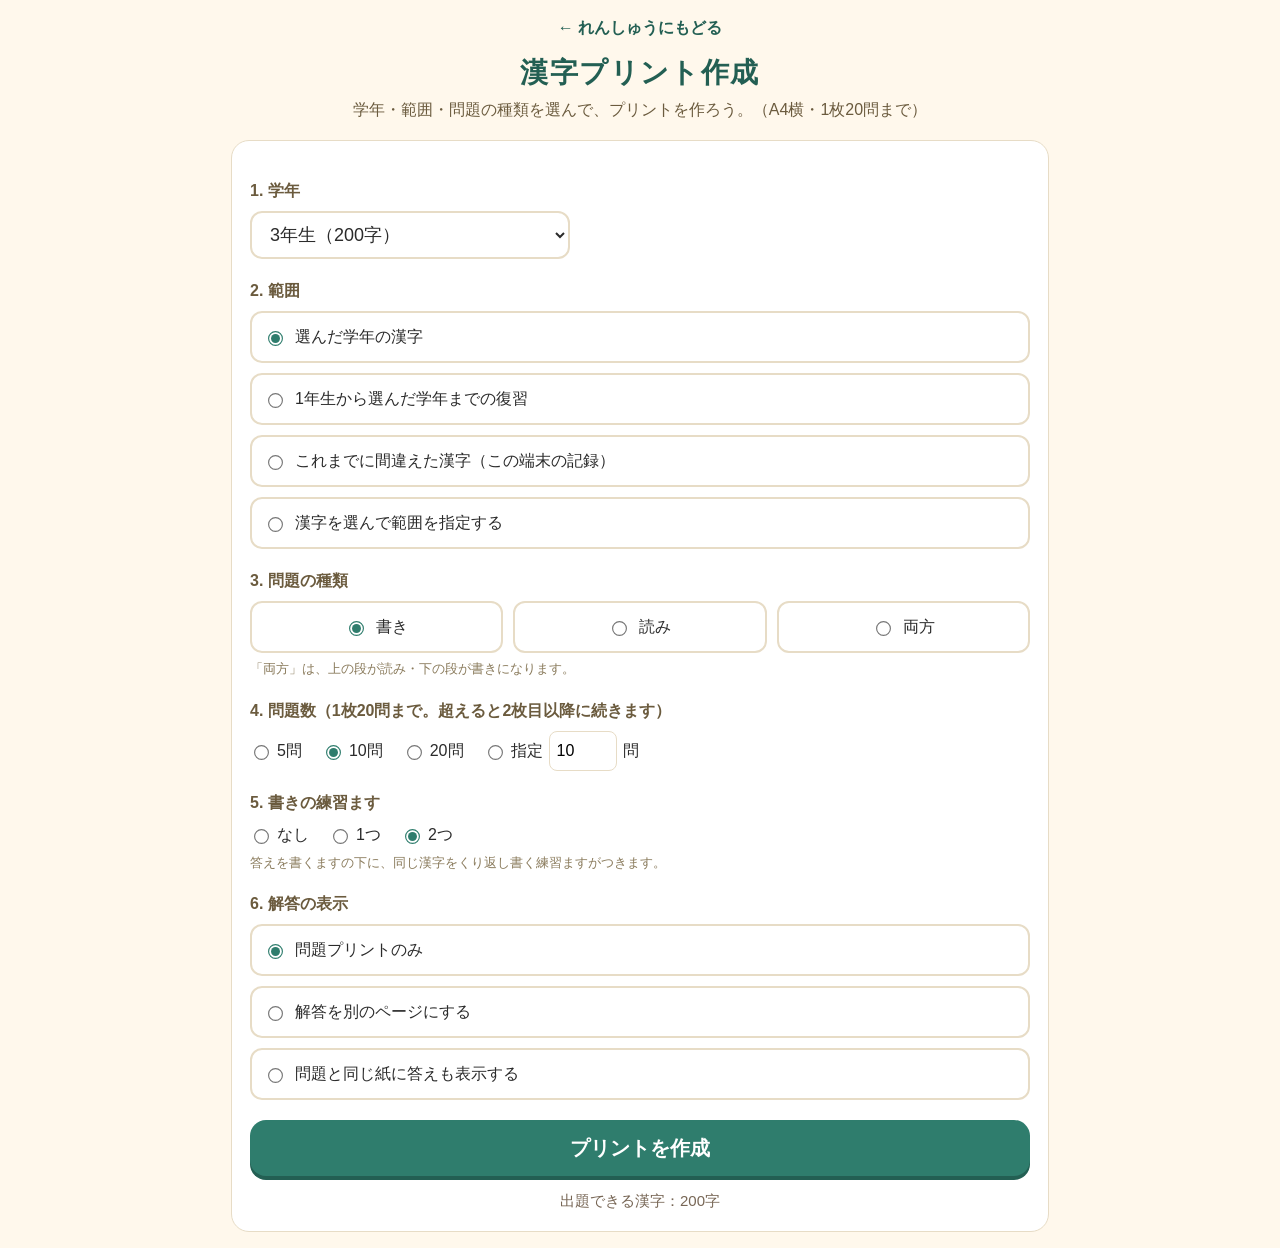
==== print.html @ ebe935a1 "Add files via upload" ====
<!DOCTYPE html>
<html lang="ja">
<head>
<meta charset="UTF-8">
<meta name="viewport" content="width=device-width, initial-scale=1">
<meta name="theme-color" content="#2f7d6d">
<title>漢字プリント作成</title>
<link rel="stylesheet" href="style.css">
<link rel="stylesheet" href="print.css">
</head>
<body>
<main id="printApp">
  <header class="print-header">
    <a href="index.html" class="back-link">← れんしゅうにもどる</a>
    <h1>漢字プリント作成</h1>
    <p>学年・範囲・問題の種類を選んで、プリントを作ろう。（A4横・1枚20問まで）</p>
  </header>

  <section id="settings" class="print-settings">
    <h2>1. 学年</h2>
    <select id="gradeSelect" class="grade-select" aria-label="学年を選択"></select>

    <h2>2. 範囲</h2>
    <div class="choice-grid cols-1" id="scopeSelect">
      <label class="scope-option"><input type="radio" name="scope" value="grade" checked> 選んだ学年の漢字</label>
      <label class="scope-option"><input type="radio" name="scope" value="review"> 1年生から選んだ学年までの復習</label>
      <label class="scope-option"><input type="radio" name="scope" value="weak"> これまでに間違えた漢字（この端末の記録）</label>
      <label class="scope-option"><input type="radio" name="scope" value="custom"> 漢字を選んで範囲を指定する</label>
    </div>
    <div id="kanjiPicker" class="kanji-picker" hidden>
      <div class="picker-tools">
        <strong>出題する漢字を選んでね</strong>
        <button type="button" id="selectAll" class="small-button">すべて選択</button>
        <button type="button" id="clearAll" class="small-button">選択を解除</button>
      </div>
      <div id="kanjiList" class="kanji-list"></div>
    </div>

    <h2>3. 問題の種類</h2>
    <div class="choice-grid cols-3" id="typeSelect">
      <label class="type-option"><input type="radio" name="ptype" value="write" checked> 書き</label>
      <label class="type-option"><input type="radio" name="ptype" value="read"> 読み</label>
      <label class="type-option"><input type="radio" name="ptype" value="mix"> 両方</label>
    </div>
    <p class="hint">「両方」は、上の段が読み・下の段が書きになります。</p>

    <h2>4. 問題数（1枚20問まで。超えると2枚目以降に続きます）</h2>
    <div class="count-row">
      <label><input type="radio" name="count" value="5"> 5問</label>
      <label><input type="radio" name="count" value="10" checked> 10問</label>
      <label><input type="radio" name="count" value="20"> 20問</label>
      <label class="custom-count"><input type="radio" name="count" value="custom"> 指定 <input id="customCount" type="number" min="1" max="100" value="10"> 問</label>
    </div>

    <h2>5. 書きの練習ます</h2>
    <div class="count-row">
      <label><input type="radio" name="practice" value="0"> なし</label>
      <label><input type="radio" name="practice" value="1"> 1つ</label>
      <label><input type="radio" name="practice" value="2" checked> 2つ</label>
    </div>
    <p class="hint">答えを書くますの下に、同じ漢字をくり返し書く練習ますがつきます。</p>

    <h2>6. 解答の表示</h2>
    <div class="choice-grid cols-1">
      <label class="scope-option"><input type="radio" name="answers" value="none" checked> 問題プリントのみ</label>
      <label class="scope-option"><input type="radio" name="answers" value="separate"> 解答を別のページにする</label>
      <label class="scope-option"><input type="radio" name="answers" value="inline"> 問題と同じ紙に答えも表示する</label>
    </div>

    <div class="action-row">
      <button type="button" id="makeBtn" class="primary">プリントを作成</button>
    </div>
    <p id="status" class="note" aria-live="polite"></p>
  </section>

  <section id="preview" hidden>
    <div class="preview-actions no-print">
      <button type="button" id="editBtn" class="secondary">設定にもどる</button>
      <button type="button" id="regenBtn" class="secondary">同じ設定で作りなおす</button>
      <button type="button" id="printBtn" class="primary">印刷・PDF保存</button>
    </div>
    <p class="note no-print">印刷の設定は「A4・横向き・余白なし（なし／最小）・倍率100%」にしてください。</p>
    <div id="paperOutput"></div>
  </section>
</main>
<script src="data-grade1.js"></script>
<script src="data-grade2.js"></script>
<script src="data-grade3.js"></script>
<script src="data-grade4.js"></script>
<script src="data-grade5.js"></script>
<script src="data-grade6.js"></script>
<script src="print.js"></script>
</body>
</html>
---- style.css ----
:root {
  --bg: #fff8ec;
  --ink: #2b2b2b;
  --main: #2f7d6d;
  --main-dark: #235f53;
  --accent: #f2a33a;
  --ok: #2e9d5b;
  --ng: #d9534f;
  --card: #ffffff;
  --line: #e7dcc6;
  --kyo: "UD デジタル 教科書体 N-R", "UD Digi Kyokasho N-R", "UD デジタル 教科書体 NK-R",
         "游教科書体", "Yu Kyokasho", "YuKyokasho", "Hiragino Mincho ProN", "Noto Serif JP", serif;
}

* { box-sizing: border-box; }
[hidden] { display: none !important; }

html { -webkit-text-size-adjust: 100%; }

body {
  margin: 0;
  background: var(--bg);
  color: var(--ink);
  font-family: "Hiragino Maru Gothic ProN", "BIZ UDPGothic", "Yu Gothic", "Noto Sans JP", sans-serif;
  line-height: 1.5;
}

#app {
  max-width: 560px;
  margin: 0 auto;
  padding: 16px 16px calc(28px + env(safe-area-inset-bottom));
}

h1 {
  margin: 8px 0 12px;
  font-size: 28px;
  text-align: center;
  color: var(--main-dark);
  letter-spacing: .05em;
}

h2 {
  margin: 20px 0 8px;
  font-size: 16px;
  color: #6b5b3e;
}

.note {
  margin: 14px 0 0;
  text-align: center;
  color: #6b5b3e;
  font-size: 15px;
}

/* ---------- ボタン ---------- */
button {
  font: inherit;
  touch-action: manipulation;
  -webkit-tap-highlight-color: transparent;
}

.choice-grid { display: grid; gap: 10px; }
.cols-1 { grid-template-columns: 1fr; }
.cols-2 { grid-template-columns: 1fr 1fr; }
.cols-3 { grid-template-columns: repeat(3, 1fr); }

.choice {
  display: flex;
  flex-direction: column;
  align-items: center;
  justify-content: center;
  gap: 2px;
  min-height: 58px;
  padding: 10px 8px;
  background: var(--card);
  color: var(--ink);
  border: 2px solid var(--line);
  border-radius: 14px;
  font-size: 18px;
  cursor: pointer;
}
.choice .main { font-weight: 700; }
.choice .sub { font-size: 12px; color: #8a7b5c; }
.choice.selected {
  border-color: var(--main);
  background: #e3f3ee;
  box-shadow: 0 0 0 2px var(--main) inset;
}
.choice:disabled { opacity: .45; cursor: not-allowed; }
.choice:active:not(:disabled) { transform: scale(.98); }

.primary, .secondary, .ghost {
  display: block;
  width: 100%;
  min-height: 56px;
  margin-top: 14px;
  border-radius: 16px;
  font-size: 20px;
  font-weight: 700;
  cursor: pointer;
}
.primary {
  color: #fff;
  background: var(--main);
  border: 0;
  box-shadow: 0 4px 0 var(--main-dark);
}
.primary:active:not(:disabled) { transform: translateY(2px); box-shadow: 0 2px 0 var(--main-dark); }
.primary:disabled { background: #b9c7c3; box-shadow: none; cursor: not-allowed; }
.secondary {
  color: var(--main-dark);
  background: #fff;
  border: 2px solid var(--main);
}
.ghost {
  min-height: 48px;
  color: #6b5b3e;
  background: transparent;
  border: 2px solid var(--line);
  font-size: 16px;
}

/* ---------- クイズ ---------- */
.quiz-top {
  display: flex;
  align-items: center;
  justify-content: space-between;
  gap: 12px;
}
.quiz-top .ghost { width: auto; min-height: 40px; margin: 0; padding: 0 16px; font-size: 14px; }
#progressText { font-weight: 700; color: #6b5b3e; }

.bar {
  height: 10px;
  margin: 10px 0 14px;
  background: #eadfc9;
  border-radius: 999px;
  overflow: hidden;
}
#barFill {
  width: 0;
  height: 100%;
  background: var(--accent);
  transition: width .25s ease;
}

.q-label { font-size: 15px; color: #6b5b3e; text-align: center; }

.q-card {
  margin: 8px 0 14px;
  padding: 22px 10px;
  text-align: center;
  background: var(--card);
  border: 2px solid var(--line);
  border-radius: 18px;
}
.q-card .word {
  font-family: var(--kyo);
  font-size: clamp(36px, 12vw, 64px);
  letter-spacing: .06em;
  line-height: 1.25;
}
.q-card .focus {
  color: #c2410c;
  border-bottom: 4px solid var(--accent);
}
.q-card .blank {
  display: inline-block;
  min-width: 1.4em;
  margin: 0 .05em;
  padding: 0 .1em;
  font-family: inherit;
  font-size: .62em;
  color: var(--main-dark);
  border-bottom: 4px solid var(--accent);
  background: #fff3da;
  border-radius: 6px 6px 0 0;
}

.answer { font-size: 22px; }
.answer.kanji-choice {
  font-family: var(--kyo);
  font-size: 44px;
  min-height: 84px;
}
.choice.locked { cursor: default; }
.choice.correct {
  background: #dcf3e5;
  border-color: var(--ok);
  box-shadow: 0 0 0 2px var(--ok) inset;
}
.choice.wrong {
  background: #fde3e1;
  border-color: var(--ng);
  box-shadow: 0 0 0 2px var(--ng) inset;
}

.feedback {
  display: grid;
  grid-template-columns: auto 1fr;
  gap: 6px 14px;
  align-items: center;
  margin-top: 14px;
  padding: 14px;
  background: var(--card);
  border: 2px solid var(--line);
  border-radius: 14px;
}
.feedback.ok { border-color: var(--ok); }
.feedback.ng { border-color: var(--ng); }
#feedbackMark { font-size: 44px; font-weight: 700; line-height: 1; }
.feedback.ok #feedbackMark { color: var(--ok); }
.feedback.ng #feedbackMark { color: var(--ng); }
.feedback .detail { margin-top: 4px; font-size: 15px; color: #4a4a4a; }
.feedback .kanji { font-family: var(--kyo); font-size: 28px; margin-right: 6px; }
.feedback .primary { grid-column: 1 / -1; margin-top: 8px; }

/* ---------- 結果 ---------- */
#scoreBig { margin-top: 6px; text-align: center; font-size: 28px; color: #6b5b3e; }
#scoreBig .num { font-size: 72px; font-weight: 700; color: var(--main-dark); }
#scoreMsg { text-align: center; font-size: 18px; font-weight: 700; margin: 4px 0 8px; }
.miss-title { margin: 18px 0 8px; font-size: 15px; color: #6b5b3e; }
.miss-item {
  display: flex;
  align-items: center;
  gap: 14px;
  margin-bottom: 8px;
  padding: 10px 14px;
  background: var(--card);
  border: 2px solid var(--line);
  border-radius: 14px;
}
.miss-item .kanji { font-family: var(--kyo); font-size: 36px; line-height: 1; }
.miss-item .miss-text { font-size: 17px; }

/* トップ画面のプリント作成リンク */
.print-link { width:max-content; max-width:100%; min-width:250px; margin:14px auto 22px; padding:12px 28px; text-align:center; text-decoration:none; }
---- print.css ----
/* ===== プリント作成画面 ===== */
#printApp { max-width: 850px; margin: 0 auto; padding: 16px; }
.print-header { text-align:center; }
.print-header h1 { margin:12px 0 4px; }
.print-header p { margin:0 0 18px; color:#6b5b3e; }
.back-link { color:var(--main-dark); font-weight:700; text-decoration:none; }
.print-settings { background:#fff; border:1px solid var(--line); border-radius:18px; padding:18px; }
.scope-option,.type-option { display:flex; align-items:center; gap:10px; background:#fff; border:2px solid var(--line); border-radius:12px; padding:12px; font-size:16px; }
.scope-option input,.type-option input,.count-row input[type=radio] { accent-color:var(--main); transform:scale(1.15); }
.type-option { justify-content:center; }
.kanji-picker { margin-top:12px; padding:12px; background:#fffaf1; border-radius:12px; border:1px solid var(--line); }
.picker-tools { display:flex; align-items:center; flex-wrap:wrap; gap:8px; margin-bottom:10px; }
.small-button { border:1px solid var(--line); background:white; border-radius:8px; padding:6px 10px; }
.kanji-list { display:grid; grid-template-columns:repeat(auto-fill,minmax(48px,1fr)); gap:6px; max-height:260px; overflow:auto; }
.kanji-item { display:flex; align-items:center; justify-content:center; gap:4px; padding:5px 2px; border:1px solid var(--line); border-radius:8px; background:white; font-family:var(--kyo); font-size:20px; }
.kanji-item input { accent-color:var(--main); }
.count-row { display:flex; flex-wrap:wrap; gap:12px 20px; align-items:center; }
.count-row label { display:flex; align-items:center; gap:6px; }
.custom-count input[type=number] { width:68px; padding:7px; border:1px solid var(--line); border-radius:8px; font:inherit; }
.hint { margin:6px 0 0; font-size:13px; color:#8a7b5c; }
.action-row { margin-top:20px; }
.preview-actions { display:flex; gap:12px; margin:16px 0; }
.preview-actions button { flex:1; margin:0; }
.note { text-align:center; color:#765; }
#paperOutput { color:#111; }
.grade-select { display:block; width:100%; max-width:320px; min-height:48px; padding:10px 14px; border:2px solid var(--line); border-radius:12px; background:#fff; color:var(--ink); font:inherit; font-size:18px; cursor:pointer; }
.grade-select:focus { outline:3px solid #b8ded3; border-color:var(--main); }

/* ===== 印刷用紙：A4横・横書き（縦2段 × 横10列 = 1枚20問） ===== */
.print-sheet {
  width:297mm; height:209mm; margin:12px auto; padding:8mm 10mm;
  background:#fff; box-shadow:0 2px 12px #0002; overflow:hidden;
  display:flex; flex-direction:column;
  page-break-after:always; break-after:page;
  font-family:"Yu Gothic","Noto Sans JP",sans-serif; color:#111;
}
.print-sheet:last-child { page-break-after:auto; break-after:auto; }

/* 上部：タイトル／名前・日付・得点 */
.sheet-top { display:flex; justify-content:space-between; align-items:flex-end; gap:6mm; padding-bottom:2mm; border-bottom:.5mm solid #222; }
.sheet-title { margin:0; font-size:17pt; font-weight:700; letter-spacing:.06em; white-space:nowrap; }
.sheet-title small { margin-left:4mm; font-size:10pt; font-weight:400; letter-spacing:0; }
.sheet-fields { display:flex; align-items:flex-end; gap:6mm; font-size:11pt; white-space:nowrap; }
.field { display:inline-flex; align-items:flex-end; gap:1.5mm; }
.name-line { display:inline-block; width:62mm; height:8mm; border-bottom:.3mm solid #222; }
.date-field { letter-spacing:.05em; }
.score-box { display:inline-block; min-width:26mm; height:10mm; padding:0 2mm; border:.35mm solid #222; border-radius:2mm; text-align:right; line-height:10mm; font-size:10pt; }
.sheet-instruction { margin:2mm 0 1.5mm; font-size:10.5pt; }

/* 問題エリア：2段 */
.q-rows { flex:1; min-height:0; display:flex; flex-direction:column; gap:2mm; }
.q-row-wrap { flex:1; min-height:0; display:flex; flex-direction:column; }
.row-label { margin:0 0 1mm; font-size:10pt; font-weight:700; }
.q-row { flex:1; min-height:0; display:grid; grid-template-columns:repeat(10,1fr); gap:1.6mm; }
.cell { min-width:0; min-height:0; overflow:hidden; display:flex; flex-direction:column; align-items:center; padding:1.5mm 1mm; border:.3mm solid #888; border-radius:2mm; }
.cell.empty { border:0; }
.q-number { flex:none; width:6.5mm; height:6.5mm; border:.3mm solid #111; border-radius:50%; display:flex; justify-content:center; align-items:center; font-size:9.5pt; margin-bottom:1.5mm; }

/* 書き：読み（下線）→ 答えのます＋送りがな → 練習ます */
.write-prompt { flex:none; font-size:12.5pt; line-height:1.2; padding:0 1mm .3mm; border-bottom:.35mm solid #111; margin-bottom:1.5mm; text-align:center; }
.write-row { flex:none; display:flex; flex-wrap:wrap; justify-content:center; align-items:center; font-family:var(--kyo); font-size:15pt; line-height:1.1; max-width:100%; margin-bottom:2mm; }
.write-row.long { font-size:11pt; }
.write-row .fixed { display:inline-block; }
.practice { flex:none; display:flex; flex-direction:column; align-items:center; gap:1mm; padding-top:2mm; border-top:.25mm dashed #999; width:100%; }
.practice-label { font-size:7.5pt; color:#666; }
.kbox { position:relative; flex:none; width:14mm; height:14mm; border:.35mm solid #222; background:#fff; display:flex; align-items:center; justify-content:center; font-family:var(--kyo); font-size:22pt; }
.kbox:before,.kbox:after { content:""; position:absolute; }
.kbox:before { left:0; right:0; top:50%; border-top:.2mm dashed #999; }
.kbox:after { top:0; bottom:0; left:50%; border-left:.2mm dashed #999; }
.kbox .ans { position:relative; z-index:1; }

/* 読み：漢字（下線）→ 読みを書くらん */
.read-word { flex:none; text-align:center; font-family:var(--kyo); line-height:1.3; margin:1mm 0 3mm; word-break:keep-all; }
.read-word u { text-decoration:none; border-bottom:.5mm solid #111; padding-bottom:.3mm; }
.read-word.sz-l { font-size:24pt; }
.read-word.sz-m { font-size:19pt; }
.read-word.sz-s { font-size:15pt; }
.read-word.sz-xs { font-size:12pt; }
.read-box { position:relative; flex:none; width:100%; height:21mm; border:.35mm solid #222; display:flex; align-items:center; justify-content:center; text-align:center; }
.read-box:after { content:""; position:absolute; left:0; right:0; top:50%; border-top:.2mm dashed #999; }
.read-box .ans { position:relative; z-index:1; font-size:11pt; line-height:1.15; }
.read-hint { margin-top:1mm; font-size:7.5pt; color:#666; }

.ans { color:#c0392b; font-weight:600; }

/* 解答ページ */
.answer-sheet .answer-list { flex:1; display:grid; grid-template-columns:repeat(5,1fr); grid-auto-rows:min-content; gap:0 8mm; margin-top:4mm; font-size:12pt; align-content:start; }
.answer-row { display:flex; align-items:baseline; gap:2mm; border-bottom:.2mm dotted #888; padding:1.6mm 0; min-width:0; }
.answer-row strong { flex:none; min-width:7mm; }
.answer-row .ans-main { font-family:var(--kyo); font-size:14pt; }
.answer-row small { margin-left:auto; font-size:8.5pt; color:#666; white-space:nowrap; }

@page { size:A4 landscape; margin:0; }
@media print {
  html,body { background:#fff !important; }
  #printApp { max-width:none; padding:0; margin:0; }
  .print-header,.print-settings,.no-print { display:none !important; }
  #preview { display:block !important; }
  .print-sheet { zoom:1 !important; margin:0; box-shadow:none; }
}
@media screen and (max-width:600px) {
  #printApp { padding:10px; }
  .print-settings { padding:12px; }
  .preview-actions { flex-direction:column; }
}
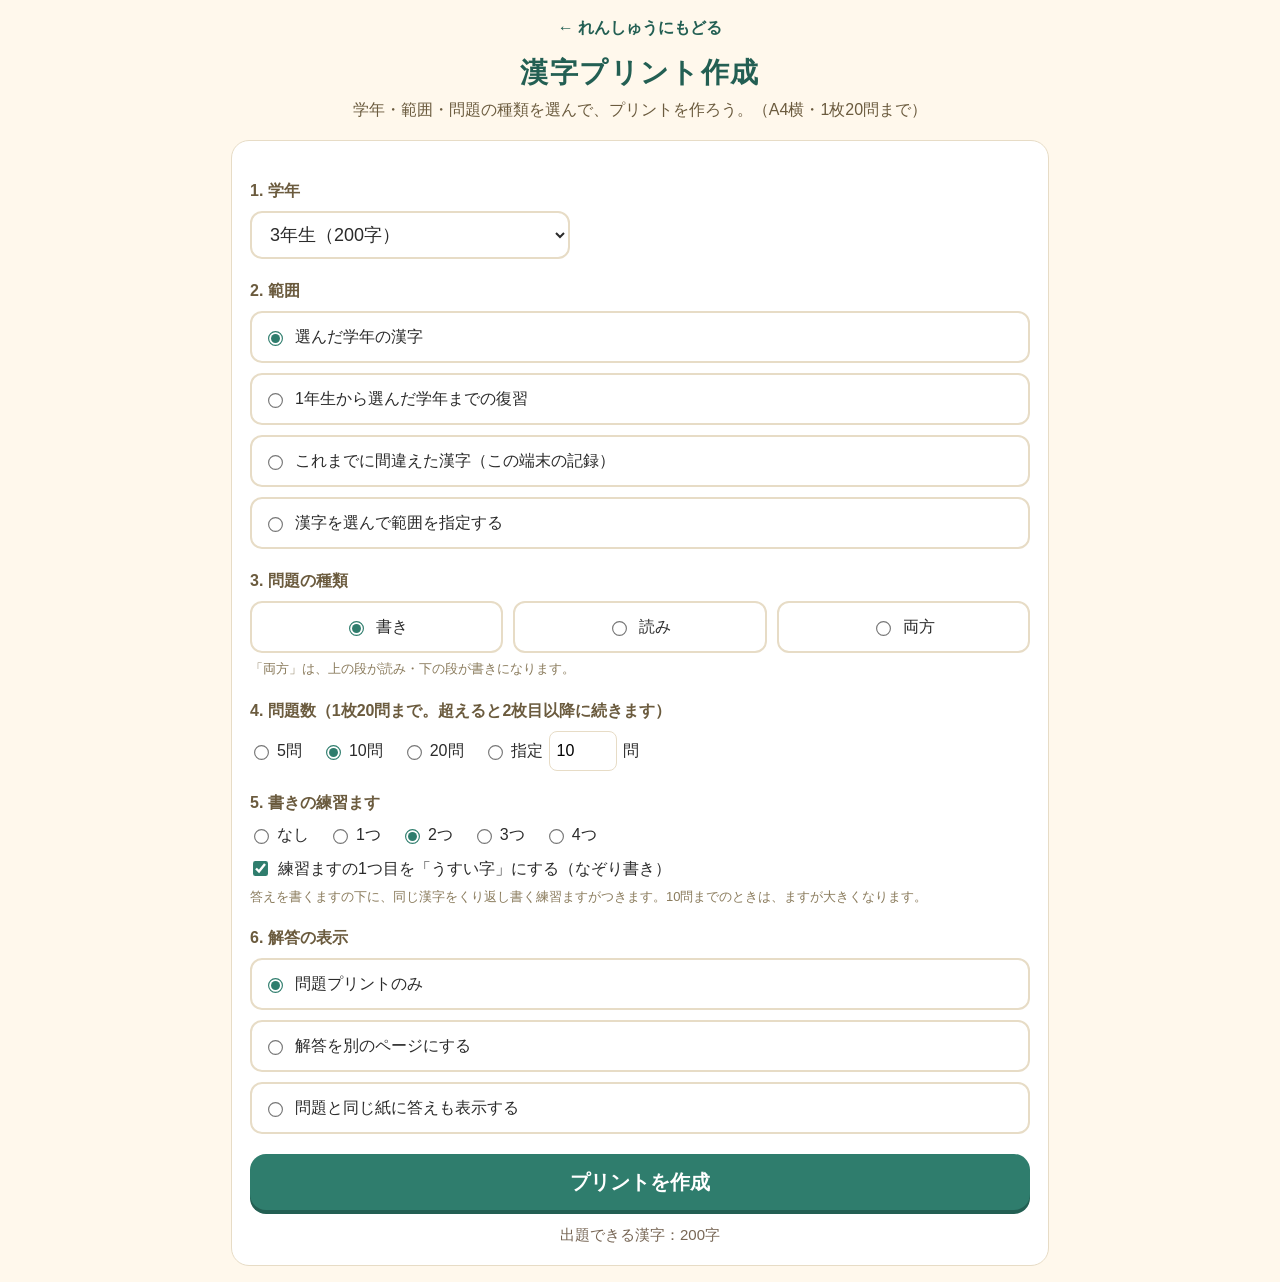
==== commit e7155ab2: "Add files via upload" ====
--- a/print.html
+++ b/print.html
@@ -57,8 +57,11 @@
       <label><input type="radio" name="practice" value="0"> なし</label>
       <label><input type="radio" name="practice" value="1"> 1つ</label>
       <label><input type="radio" name="practice" value="2" checked> 2つ</label>
+      <label><input type="radio" name="practice" value="3"> 3つ</label>
+      <label><input type="radio" name="practice" value="4"> 4つ</label>
     </div>
-    <p class="hint">答えを書くますの下に、同じ漢字をくり返し書く練習ますがつきます。</p>
+    <label class="check-option"><input type="checkbox" id="traceFirst" checked> 練習ますの1つ目を「うすい字」にする（なぞり書き）</label>
+    <p class="hint">答えを書くますの下に、同じ漢字をくり返し書く練習ますがつきます。10問までのときは、ますが大きくなります。</p>
 
     <h2>6. 解答の表示</h2>
     <div class="choice-grid cols-1">
--- a/style.css
+++ b/style.css
@@ -235,3 +235,5 @@
 
 /* トップ画面のプリント作成リンク */
 .print-link { width:max-content; max-width:100%; min-width:250px; margin:14px auto 22px; padding:12px 28px; text-align:center; text-decoration:none; }
+
+.miss-trace { margin-left: auto; flex: none; font-size: 13px; color: var(--main-dark); font-weight: 700; text-decoration: none; border: 1px solid var(--main); border-radius: 8px; padding: 4px 8px; }
--- a/print.css
+++ b/print.css
@@ -56,30 +56,41 @@
 .cell.empty { border:0; }
 .q-number { flex:none; width:6.5mm; height:6.5mm; border:.3mm solid #111; border-radius:50%; display:flex; justify-content:center; align-items:center; font-size:9.5pt; margin-bottom:1.5mm; }
 
-/* 書き：読み（下線）→ 答えのます＋送りがな → 練習ます */
-.write-prompt { flex:none; font-size:12.5pt; line-height:1.2; padding:0 1mm .3mm; border-bottom:.35mm solid #111; margin-bottom:1.5mm; text-align:center; }
-.write-row { flex:none; display:flex; flex-wrap:wrap; justify-content:center; align-items:center; font-family:var(--kyo); font-size:15pt; line-height:1.1; max-width:100%; margin-bottom:2mm; }
-.write-row.long { font-size:11pt; }
-.write-row .fixed { display:inline-block; }
-.practice { flex:none; display:flex; flex-direction:column; align-items:center; gap:1mm; padding-top:2mm; border-top:.25mm dashed #999; width:100%; }
-.practice-label { font-size:7.5pt; color:#666; }
-.kbox { position:relative; flex:none; width:14mm; height:14mm; border:.35mm solid #222; background:#fff; display:flex; align-items:center; justify-content:center; font-family:var(--kyo); font-size:22pt; }
+/* 縦書き：問題は右から左へ並ぶ（国語ドリルと同じ） */
+.q-row { direction:rtl; }
+.cell { direction:ltr; border:0; border-radius:0; }
+.q-row-wrap + .q-row-wrap { border-top:.3mm solid #222; padding-top:2mm; }
+.vt-body { flex:1; min-height:0; width:100%; display:flex; justify-content:center; }
+
+/* 書き（2枚目のモデル）：文字は縦書き。読みはますの左、送りがなはますの外 */
+.w-main { flex:none; display:flex; flex-direction:column; align-items:center; padding-left:5mm; font-family:var(--kyo); font-size:15pt; line-height:1.15; }
+.w-main.long { font-size:11.5pt; }
+/* 縦書き：1文字ずつ積む */
+.ch { display:block; width:1em; text-align:center; line-height:1.12; }
+.w-main .fixed { display:flex; flex-direction:column; align-items:center; }
+.w-main .kbox { margin:1mm 0; }
+.kbox { position:relative; flex:none; width:var(--kb,14mm); height:var(--kb,14mm); border:.35mm solid #222; background:#fff; display:flex; align-items:center; justify-content:center; font-family:var(--kyo); font-size:calc(var(--kb,14mm) * .55); writing-mode:horizontal-tb; }
 .kbox:before,.kbox:after { content:""; position:absolute; }
 .kbox:before { left:0; right:0; top:50%; border-top:.2mm dashed #999; }
 .kbox:after { top:0; bottom:0; left:50%; border-left:.2mm dashed #999; }
 .kbox .ans { position:relative; z-index:1; }
+.kbox .ruby { position:absolute; right:100%; top:0; margin-right:1mm; display:flex; flex-direction:column; align-items:center; font-family:"Yu Gothic","Noto Sans JP",sans-serif; font-size:10pt; line-height:1; white-space:nowrap; }
+.kbox .ruby .ch { line-height:1.05; }
+.practice { flex:none; display:flex; flex-direction:column; align-items:center; gap:1mm; margin-top:1.5mm; padding-top:1.5mm; border-top:.25mm dashed #999; width:100%; }
+.practice-label { font-size:7pt; color:#666; }
 
-/* 読み：漢字（下線）→ 読みを書くらん */
-.read-word { flex:none; text-align:center; font-family:var(--kyo); line-height:1.3; margin:1mm 0 3mm; word-break:keep-all; }
-.read-word u { text-decoration:none; border-bottom:.5mm solid #111; padding-bottom:.3mm; }
-.read-word.sz-l { font-size:24pt; }
-.read-word.sz-m { font-size:19pt; }
-.read-word.sz-s { font-size:15pt; }
-.read-word.sz-xs { font-size:12pt; }
-.read-box { position:relative; flex:none; width:100%; height:21mm; border:.35mm solid #222; display:flex; align-items:center; justify-content:center; text-align:center; }
-.read-box:after { content:""; position:absolute; left:0; right:0; top:50%; border-top:.2mm dashed #999; }
-.read-box .ans { position:relative; z-index:1; font-size:11pt; line-height:1.15; }
-.read-hint { margin-top:1mm; font-size:7.5pt; color:#666; }
+/* 読み（1枚目のモデル）：右に言葉（対象の漢字の右に線）、左に（　）の答えらん */
+.vt-body.read, .vt-body.write { flex-direction:row-reverse; align-items:flex-start; gap:2mm; padding-top:1mm; }
+.read-word { display:flex; flex-direction:column; align-items:center; flex:none; font-family:var(--kyo); line-height:1.35; }
+.read-word /* 縦書き：1文字ずつ積む */
+.ch { display:block; width:1em; text-align:center; line-height:1.12; }
+.read-word .tg { width:auto; min-width:1em; border-right:.5mm solid #111; padding-right:.6mm; }
+.read-word.sz-l { font-size:22pt; }
+.read-word.sz-m { font-size:20pt; }
+.read-word.sz-s { font-size:17pt; }
+.read-word.sz-xs { font-size:14pt; }
+.read-ans-box { flex:none; width:11mm; height:52mm; border:.35mm solid #222; border-radius:0; display:flex; align-items:center; justify-content:center; }
+.read-ans-box .ans { display:flex; flex-direction:column; align-items:center; font-size:12pt; }
 
 .ans { color:#c0392b; font-weight:600; }
 
@@ -87,7 +98,7 @@
 .answer-sheet .answer-list { flex:1; display:grid; grid-template-columns:repeat(5,1fr); grid-auto-rows:min-content; gap:0 8mm; margin-top:4mm; font-size:12pt; align-content:start; }
 .answer-row { display:flex; align-items:baseline; gap:2mm; border-bottom:.2mm dotted #888; padding:1.6mm 0; min-width:0; }
 .answer-row strong { flex:none; min-width:7mm; }
-.answer-row .ans-main { font-family:var(--kyo); font-size:14pt; }
+.answer-row .ans-main { font-family:var(--kyo); font-size:14pt; white-space:nowrap; }
 .answer-row small { margin-left:auto; font-size:8.5pt; color:#666; white-space:nowrap; }
 
 @page { size:A4 landscape; margin:0; }
@@ -103,3 +114,25 @@
   .print-settings { padding:12px; }
   .preview-actions { flex-direction:column; }
 }
+
+/* 書き：右に問題（線の部分が読み）、左に答えのます */
+.w-ans { flex:none; width:var(--kb,14mm); display:flex; flex-direction:column; align-items:center; }
+.w-ans .practice { margin-top:2mm; padding-top:2mm; gap:1mm; }
+
+/* うすい字（なぞり書き） */
+.kbox .trace-ghost { position:relative; z-index:1; color:#c4c4c4; }
+.check-option { display:flex; align-items:center; gap:8px; margin-top:10px; }
+.check-option input { accent-color:var(--main); transform:scale(1.15); }
+.read-word.sz-xxs { font-size:12pt; }
+
+/* 10問以下：1段5問・大きめ */
+.q-rows.big .q-number { width:8mm; height:8mm; font-size:11pt; }
+.q-rows.big .read-word.sz-l { font-size:38pt; }
+.q-rows.big .read-word.sz-m { font-size:32pt; }
+.q-rows.big .read-word.sz-s { font-size:28pt; }
+.q-rows.big .read-word.sz-xs { font-size:24pt; }
+.q-rows.big .read-word.sz-xxs { font-size:19pt; }
+.q-rows.big .vt-body.read, .q-rows.big .vt-body.write { gap:4mm; }
+.q-rows.big .read-ans-box { width:15mm; height:70mm; }
+.q-rows.big .read-ans-box .ans { font-size:16pt; }
+.q-rows.big .read-word .tg { border-right-width:.6mm; }
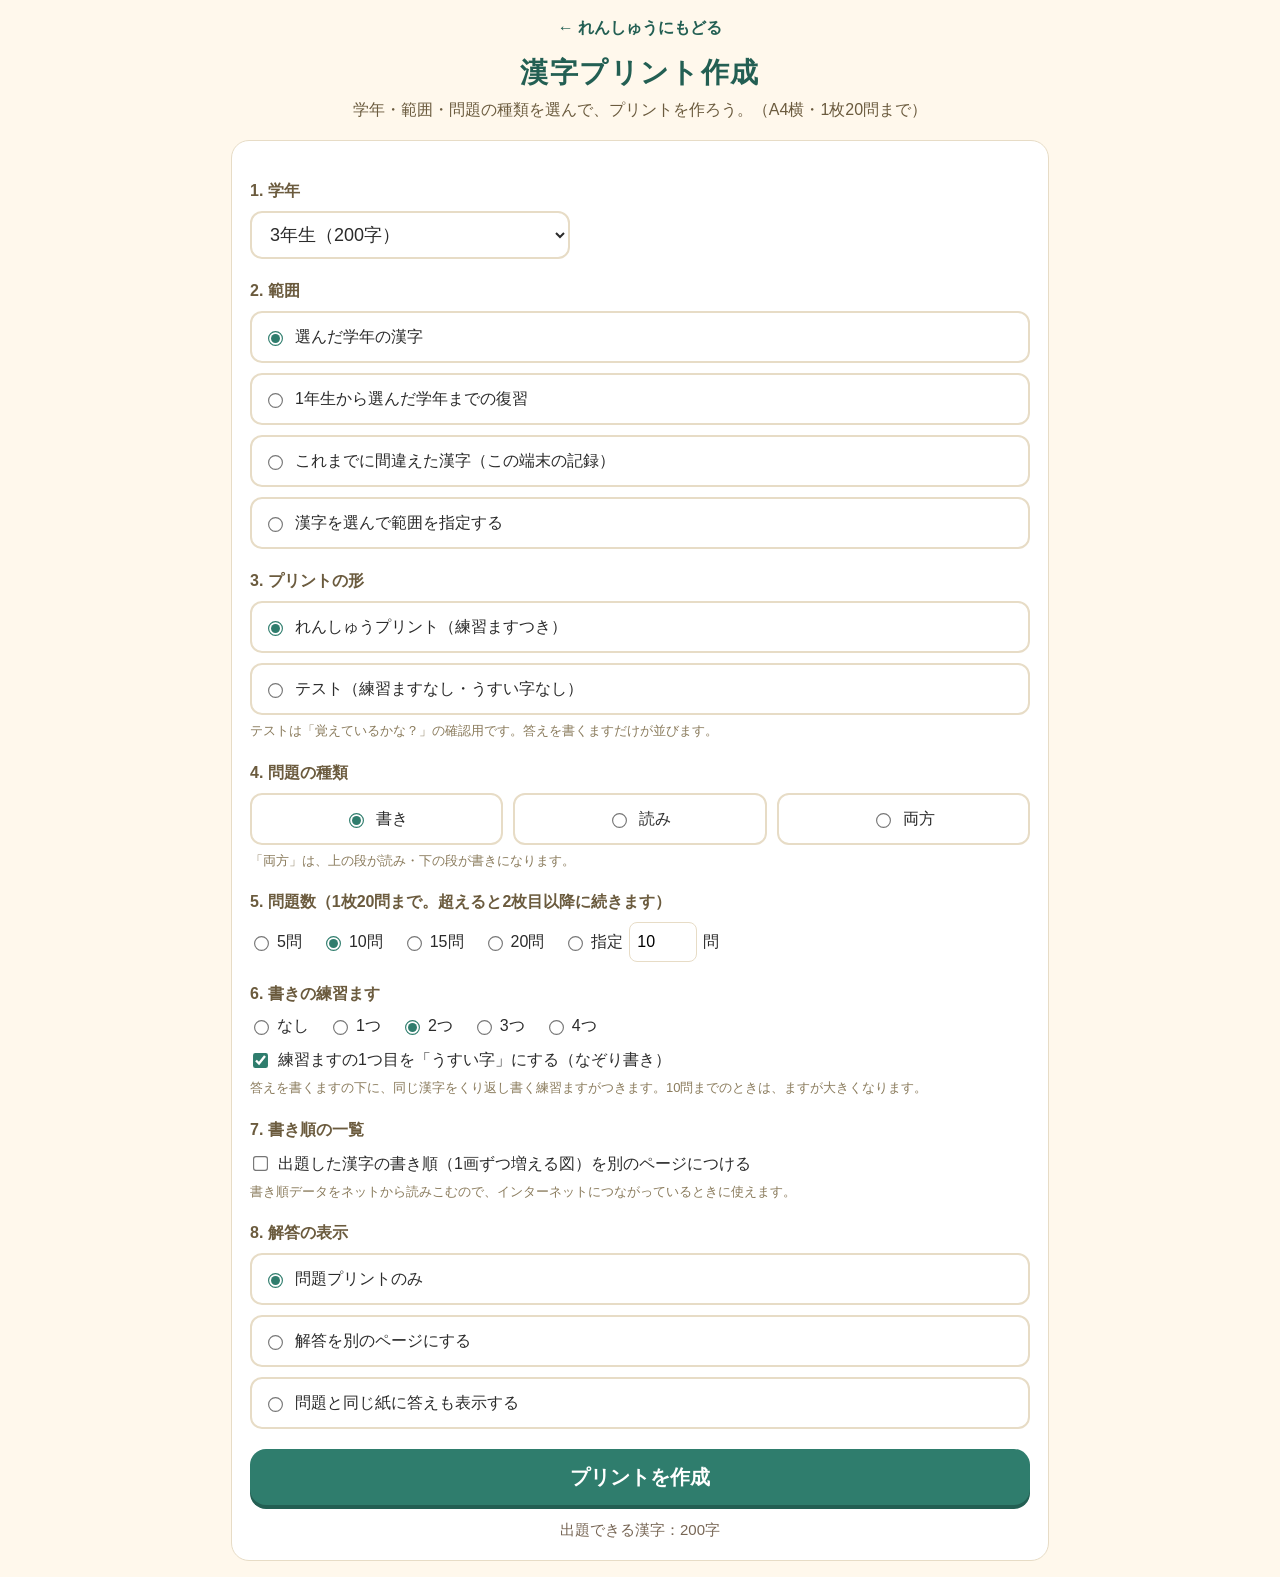
==== commit 015cb11d: "Add files via upload" ====
--- a/print.html
+++ b/print.html
@@ -36,7 +36,14 @@
       <div id="kanjiList" class="kanji-list"></div>
     </div>
 
-    <h2>3. 問題の種類</h2>
+    <h2>3. プリントの形</h2>
+    <div class="choice-grid cols-1" id="modeSelect">
+      <label class="scope-option"><input type="radio" name="pmode" value="practice" checked> れんしゅうプリント（練習ますつき）</label>
+      <label class="scope-option"><input type="radio" name="pmode" value="test"> テスト（練習ますなし・うすい字なし）</label>
+    </div>
+    <p class="hint">テストは「覚えているかな？」の確認用です。答えを書くますだけが並びます。</p>
+
+    <h2>4. 問題の種類</h2>
     <div class="choice-grid cols-3" id="typeSelect">
       <label class="type-option"><input type="radio" name="ptype" value="write" checked> 書き</label>
       <label class="type-option"><input type="radio" name="ptype" value="read"> 読み</label>
@@ -44,15 +51,17 @@
     </div>
     <p class="hint">「両方」は、上の段が読み・下の段が書きになります。</p>
 
-    <h2>4. 問題数（1枚20問まで。超えると2枚目以降に続きます）</h2>
+    <h2>5. 問題数（1枚20問まで。超えると2枚目以降に続きます）</h2>
     <div class="count-row">
       <label><input type="radio" name="count" value="5"> 5問</label>
       <label><input type="radio" name="count" value="10" checked> 10問</label>
+      <label><input type="radio" name="count" value="15"> 15問</label>
       <label><input type="radio" name="count" value="20"> 20問</label>
       <label class="custom-count"><input type="radio" name="count" value="custom"> 指定 <input id="customCount" type="number" min="1" max="100" value="10"> 問</label>
     </div>
 
-    <h2>5. 書きの練習ます</h2>
+    <div id="practiceBlock">
+    <h2>6. 書きの練習ます</h2>
     <div class="count-row">
       <label><input type="radio" name="practice" value="0"> なし</label>
       <label><input type="radio" name="practice" value="1"> 1つ</label>
@@ -62,8 +71,13 @@
     </div>
     <label class="check-option"><input type="checkbox" id="traceFirst" checked> 練習ますの1つ目を「うすい字」にする（なぞり書き）</label>
     <p class="hint">答えを書くますの下に、同じ漢字をくり返し書く練習ますがつきます。10問までのときは、ますが大きくなります。</p>
+    </div>
 
-    <h2>6. 解答の表示</h2>
+    <h2>7. 書き順の一覧</h2>
+    <label class="check-option"><input type="checkbox" id="orderSheet"> 出題した漢字の書き順（1画ずつ増える図）を別のページにつける</label>
+    <p class="hint">書き順データをネットから読みこむので、インターネットにつながっているときに使えます。</p>
+
+    <h2>8. 解答の表示</h2>
     <div class="choice-grid cols-1">
       <label class="scope-option"><input type="radio" name="answers" value="none" checked> 問題プリントのみ</label>
       <label class="scope-option"><input type="radio" name="answers" value="separate"> 解答を別のページにする</label>
--- a/print.css
+++ b/print.css
@@ -136,3 +136,13 @@
 .q-rows.big .read-ans-box { width:15mm; height:70mm; }
 .q-rows.big .read-ans-box .ans { font-size:16pt; }
 .q-rows.big .read-word .tg { border-right-width:.6mm; }
+
+/* 書き順の一覧（1画ずつ増える図） */
+.order-list { flex:1; display:flex; flex-direction:column; gap:2.5mm; margin-top:4mm; }
+.o-row { display:flex; align-items:center; gap:1.2mm; height:13mm; }
+.o-label { flex:none; width:13mm; height:13mm; display:flex; align-items:center; justify-content:center; border:.35mm solid #222; font-family:var(--kyo); font-size:22pt; margin-right:1mm; }
+.o-label.o-blank { border:0; }
+.o-frame { position:relative; flex:none; width:13mm; height:13mm; border:.2mm solid #999; background:#fff; }
+.o-frame svg { display:block; width:100%; height:100%; }
+.o-frame i { position:absolute; left:.4mm; top:0; font-style:normal; font-size:5.5pt; color:#777; line-height:1.2; }
+.o-fail { font-size:10pt; color:#c0392b; }
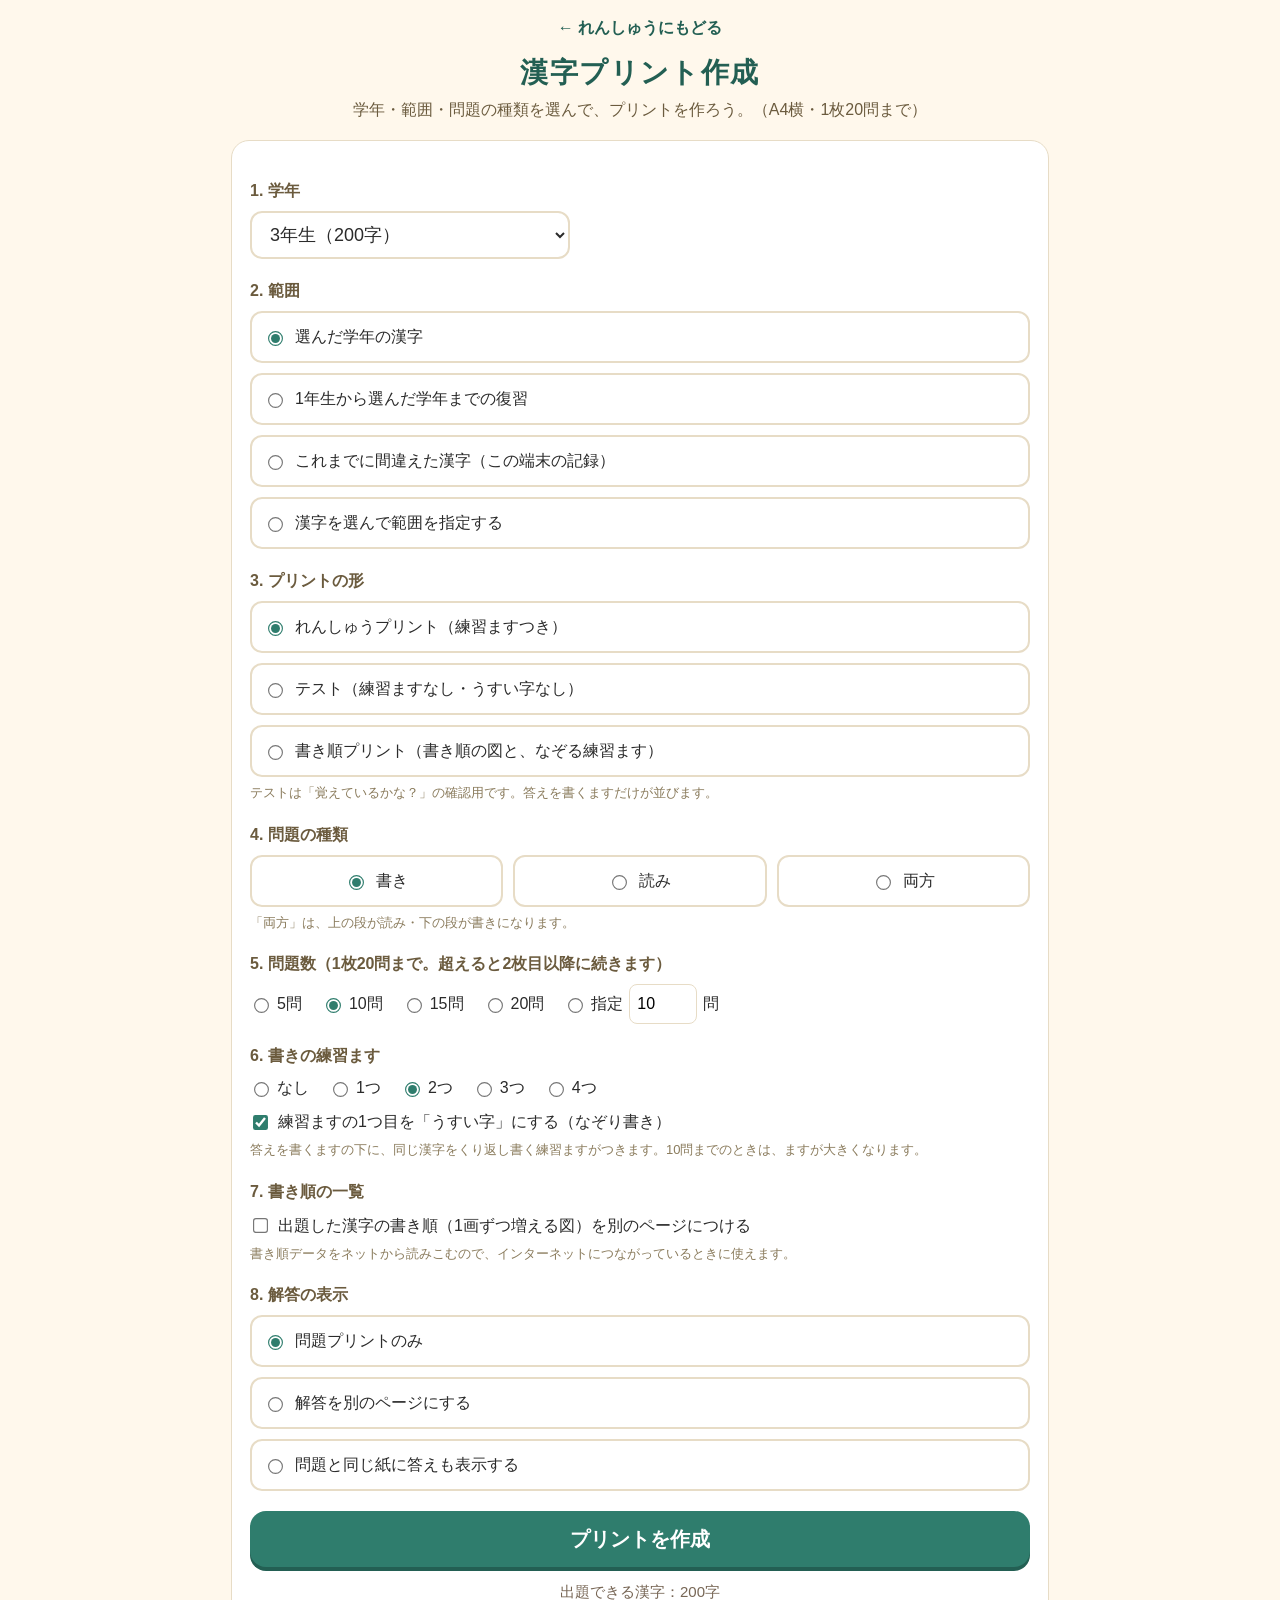
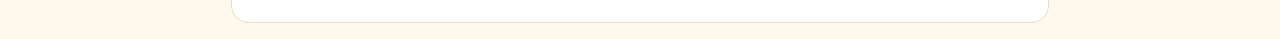
==== commit a7eccde7: "Add files via upload" ====
--- a/print.html
+++ b/print.html
@@ -40,9 +40,11 @@
     <div class="choice-grid cols-1" id="modeSelect">
       <label class="scope-option"><input type="radio" name="pmode" value="practice" checked> れんしゅうプリント（練習ますつき）</label>
       <label class="scope-option"><input type="radio" name="pmode" value="test"> テスト（練習ますなし・うすい字なし）</label>
+      <label class="scope-option"><input type="radio" name="pmode" value="order"> 書き順プリント（書き順の図と、なぞる練習ます）</label>
     </div>
     <p class="hint">テストは「覚えているかな？」の確認用です。答えを書くますだけが並びます。</p>
 
+    <div id="typeBlock">
     <h2>4. 問題の種類</h2>
     <div class="choice-grid cols-3" id="typeSelect">
       <label class="type-option"><input type="radio" name="ptype" value="write" checked> 書き</label>
@@ -51,7 +53,9 @@
     </div>
     <p class="hint">「両方」は、上の段が読み・下の段が書きになります。</p>
 
-    <h2>5. 問題数（1枚20問まで。超えると2枚目以降に続きます）</h2>
+    </div>
+
+    <h2 id="countTitle">5. 問題数（1枚20問まで。超えると2枚目以降に続きます）</h2>
     <div class="count-row">
       <label><input type="radio" name="count" value="5"> 5問</label>
       <label><input type="radio" name="count" value="10" checked> 10問</label>
@@ -73,15 +77,21 @@
     <p class="hint">答えを書くますの下に、同じ漢字をくり返し書く練習ますがつきます。10問までのときは、ますが大きくなります。</p>
     </div>
 
+    <div id="orderBlock">
     <h2>7. 書き順の一覧</h2>
     <label class="check-option"><input type="checkbox" id="orderSheet"> 出題した漢字の書き順（1画ずつ増える図）を別のページにつける</label>
     <p class="hint">書き順データをネットから読みこむので、インターネットにつながっているときに使えます。</p>
 
+    </div>
+
+    <div id="answersBlock">
     <h2>8. 解答の表示</h2>
     <div class="choice-grid cols-1">
       <label class="scope-option"><input type="radio" name="answers" value="none" checked> 問題プリントのみ</label>
       <label class="scope-option"><input type="radio" name="answers" value="separate"> 解答を別のページにする</label>
       <label class="scope-option"><input type="radio" name="answers" value="inline"> 問題と同じ紙に答えも表示する</label>
+    </div>
+
     </div>
 
     <div class="action-row">
@@ -96,6 +106,7 @@
       <button type="button" id="regenBtn" class="secondary">同じ設定で作りなおす</button>
       <button type="button" id="printBtn" class="primary">印刷・PDF保存</button>
     </div>
+    <label class="check-option no-print"><input type="checkbox" id="rotPrint"> 縦向きの用紙で印刷する（iPhone・iPadで、横向きにならないとき。内容を90度まわして印刷します）</label>
     <p class="note no-print">印刷の設定は「A4・横向き・余白なし（なし／最小）・倍率100%」にしてください。</p>
     <div id="paperOutput"></div>
   </section>
@@ -107,5 +118,10 @@
 <script src="data-grade5.js"></script>
 <script src="data-grade6.js"></script>
 <script src="print.js"></script>
+<script>
+if ('serviceWorker' in navigator && /^https?:$/.test(location.protocol)) {
+  window.addEventListener('load', function () { navigator.serviceWorker.register('sw.js').catch(function () {}); });
+}
+</script>
 </body>
 </html>
--- a/print.css
+++ b/print.css
@@ -31,10 +31,10 @@
   width:297mm; height:209mm; margin:12px auto; padding:8mm 10mm;
   background:#fff; box-shadow:0 2px 12px #0002; overflow:hidden;
   display:flex; flex-direction:column;
-  page-break-after:always; break-after:page;
   font-family:"Yu Gothic","Noto Sans JP",sans-serif; color:#111;
 }
-.print-sheet:last-child { page-break-after:auto; break-after:auto; }
+.sheet-wrap { page-break-after:always; break-after:page; }
+.sheet-wrap:last-child { page-break-after:auto; break-after:auto; }
 
 /* 上部：タイトル／名前・日付・得点 */
 .sheet-top { display:flex; justify-content:space-between; align-items:flex-end; gap:6mm; padding-bottom:2mm; border-bottom:.5mm solid #222; }
@@ -70,9 +70,8 @@
 .w-main .fixed { display:flex; flex-direction:column; align-items:center; }
 .w-main .kbox { margin:1mm 0; }
 .kbox { position:relative; flex:none; width:var(--kb,14mm); height:var(--kb,14mm); border:.35mm solid #222; background:#fff; display:flex; align-items:center; justify-content:center; font-family:var(--kyo); font-size:calc(var(--kb,14mm) * .55); writing-mode:horizontal-tb; }
-.kbox:before,.kbox:after { content:""; position:absolute; }
-.kbox:before { left:0; right:0; top:50%; border-top:.2mm dashed #999; }
-.kbox:after { top:0; bottom:0; left:50%; border-left:.2mm dashed #999; }
+.kx { position:absolute; left:0; top:0; width:100%; height:100%; pointer-events:none; }
+.kx line { stroke:#8a8a8a; stroke-width:.2mm; stroke-dasharray:1.2mm .9mm; vector-effect:non-scaling-stroke; }
 .kbox .ans { position:relative; z-index:1; }
 .kbox .ruby { position:absolute; right:100%; top:0; margin-right:1mm; display:flex; flex-direction:column; align-items:center; font-family:"Yu Gothic","Noto Sans JP",sans-serif; font-size:10pt; line-height:1; white-space:nowrap; }
 .kbox .ruby .ch { line-height:1.05; }
@@ -146,3 +145,14 @@
 .o-frame svg { display:block; width:100%; height:100%; }
 .o-frame i { position:absolute; left:.4mm; top:0; font-style:normal; font-size:5.5pt; color:#777; line-height:1.2; }
 .o-fail { font-size:10pt; color:#c0392b; }
+
+/* 縦向きの用紙に、内容を90度まわして印刷する（iPhone・iPad用） */
+@media print {
+  body.rot-print .sheet-wrap { position:relative; width:210mm; height:296mm; overflow:hidden; }
+  body.rot-print .print-sheet { position:absolute; left:0; top:0; transform-origin:0 0; transform:translate(206mm,4mm) scale(.97) rotate(90deg); }
+}
+
+/* 書き順プリントの、なぞる練習ます */
+.o-frame.o-prac { border:.3mm solid #222; display:flex; align-items:center; justify-content:center; font-family:var(--kyo); font-size:9mm; }
+.o-frame.o-prac .trace-ghost { position:relative; z-index:1; color:#c4c4c4; }
+.o-row { gap:1mm; }
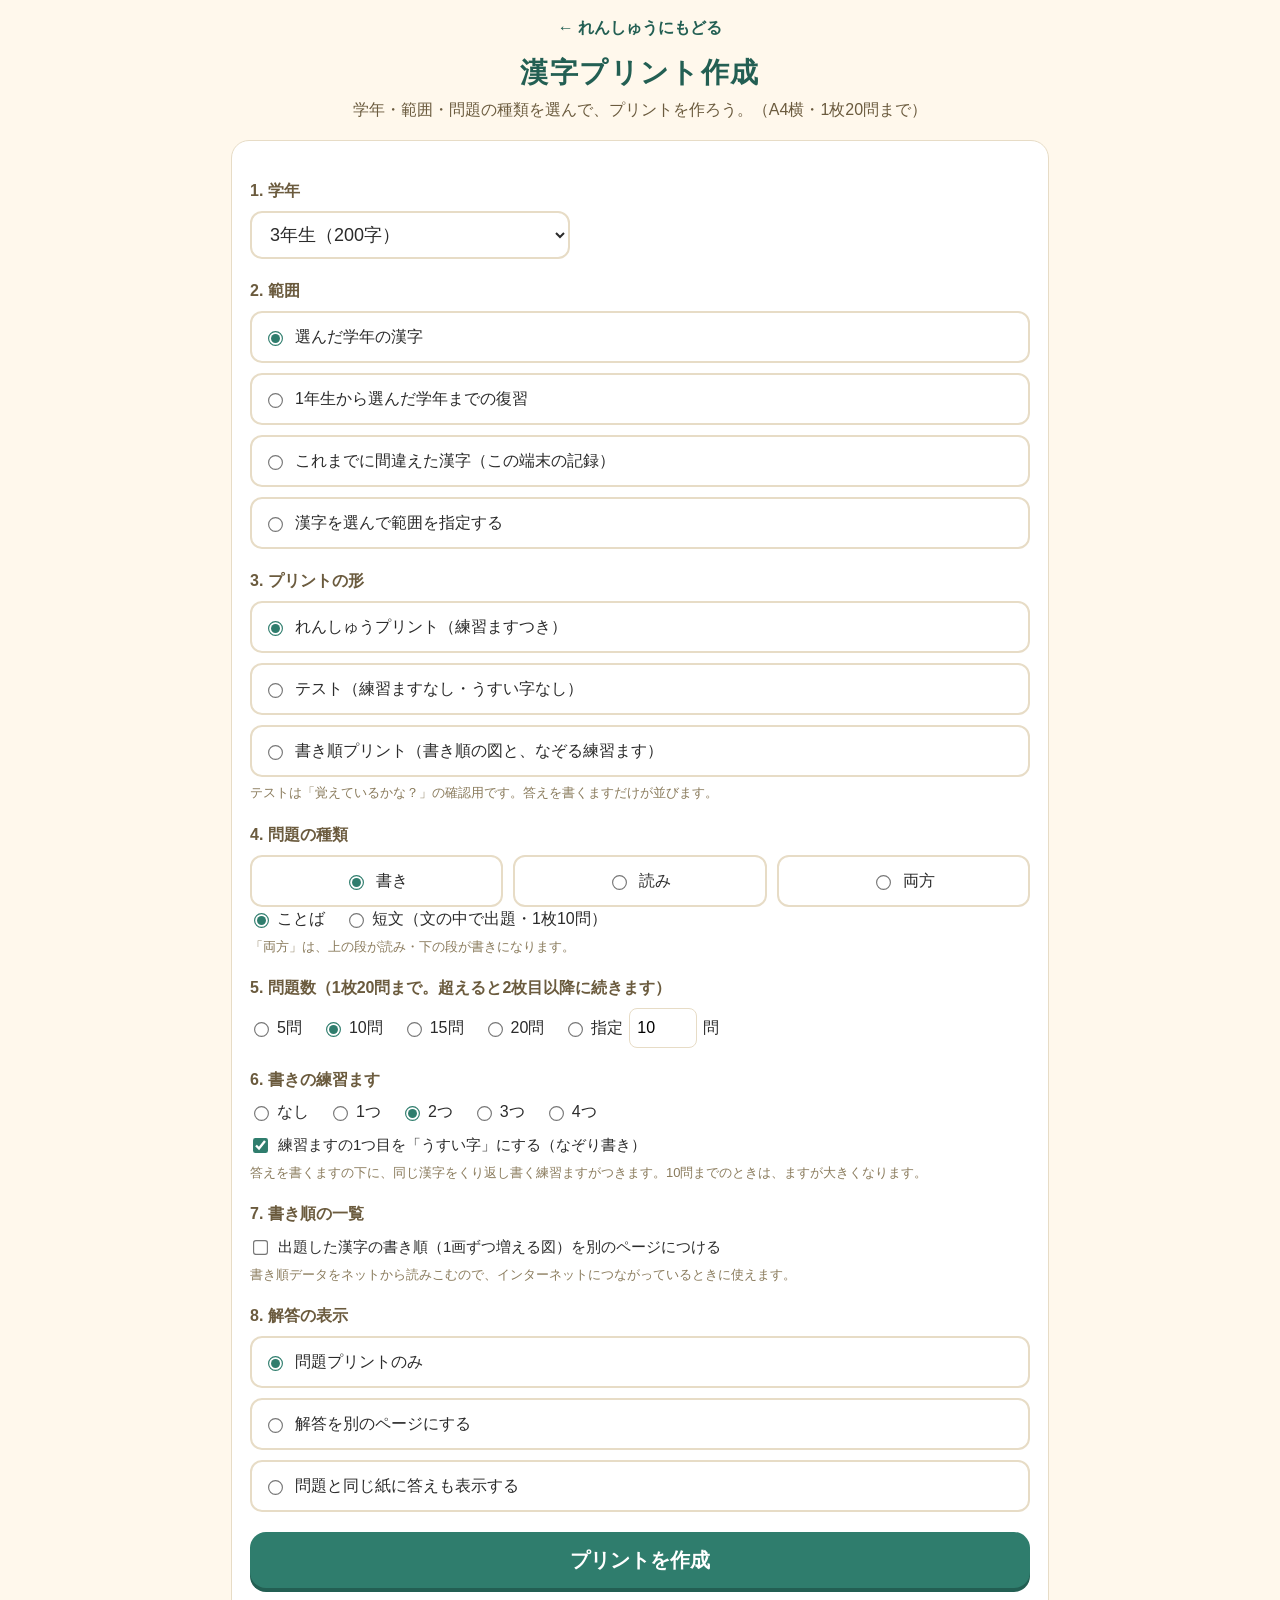
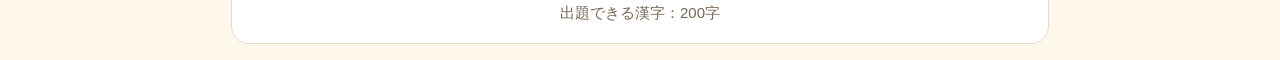
==== commit bee6b644: "Add files via upload" ====
--- a/print.html
+++ b/print.html
@@ -50,6 +50,10 @@
       <label class="type-option"><input type="radio" name="ptype" value="write" checked> 書き</label>
       <label class="type-option"><input type="radio" name="ptype" value="read"> 読み</label>
       <label class="type-option"><input type="radio" name="ptype" value="mix"> 両方</label>
+    </div>
+    <div class="count-row" id="qformRow">
+      <label><input type="radio" name="qform" value="word" checked> ことば</label>
+      <label><input type="radio" name="qform" value="sentence"> 短文（文の中で出題・1枚10問）</label>
     </div>
     <p class="hint">「両方」は、上の段が読み・下の段が書きになります。</p>
 
@@ -117,6 +121,12 @@
 <script src="data-grade4.js"></script>
 <script src="data-grade5.js"></script>
 <script src="data-grade6.js"></script>
+<script src="sentences-grade1.js"></script>
+<script src="sentences-grade2.js"></script>
+<script src="sentences-grade3.js"></script>
+<script src="sentences-grade4.js"></script>
+<script src="sentences-grade5.js"></script>
+<script src="sentences-grade6.js"></script>
 <script src="print.js"></script>
 <script>
 if ('serviceWorker' in navigator && /^https?:$/.test(location.protocol)) {
--- a/style.css
+++ b/style.css
@@ -237,3 +237,12 @@
 .print-link { width:max-content; max-width:100%; min-width:250px; margin:14px auto 22px; padding:12px 28px; text-align:center; text-decoration:none; }
 
 .miss-trace { margin-left: auto; flex: none; font-size: 13px; color: var(--main-dark); font-weight: 700; text-decoration: none; border: 1px solid var(--main); border-radius: 8px; padding: 4px 8px; }
+
+/* 答えたあとの書き順 */
+.check-option { display: flex; align-items: center; gap: 8px; margin: 12px 0 4px; font-size: 15px; cursor: pointer; }
+.check-option input { accent-color: var(--main); transform: scale(1.2); }
+.stroke-btn { margin-top: 10px; }
+.stroke-box { display: flex; flex-direction: column; align-items: center; gap: 6px; margin: 10px 0 2px; }
+.stroke-writer { width: 150px; height: 150px; border: 2px solid #8b7b5b; background: #fffdf7; background-image: linear-gradient(to right, transparent calc(50% - .75px), #d6c8a8 calc(50% - .75px), #d6c8a8 calc(50% + .75px), transparent calc(50% + .75px)), linear-gradient(to bottom, transparent calc(50% - .75px), #d6c8a8 calc(50% - .75px), #d6c8a8 calc(50% + .75px), transparent calc(50% + .75px)); cursor: pointer; }
+.stroke-writer svg { display: block; width: 100%; height: 100%; }
+.stroke-msg { font-size: 13px; color: #8a7b5c; }
--- a/print.css
+++ b/print.css
@@ -156,3 +156,14 @@
 .o-frame.o-prac { border:.3mm solid #222; display:flex; align-items:center; justify-content:center; font-family:var(--kyo); font-size:9mm; }
 .o-frame.o-prac .trace-ghost { position:relative; z-index:1; color:#c4c4c4; }
 .o-row { gap:1mm; }
+
+/* 短文（文の中で出題）：縦書きを1〜2列に分けて並べる */
+.sent-cols { flex:none; display:flex; flex-direction:row-reverse; align-items:flex-start; gap:1.6mm; }
+.sent-col { font-size:var(--sf, 6mm); line-height:1.12; }
+.sent-col .ch { line-height:1.12; }
+.sent-cols .tg { border-right-width:.5mm; }
+.sent-col .pn { position:relative; left:.6em; top:-.55em; }
+.sent-col .lv { transform:rotate(90deg); }
+/* 見出し：長くなっても右端の点数らんが切れないようにする */
+.sheet-title { flex:0 1 auto; min-width:0; }
+.name-line { width:46mm; }
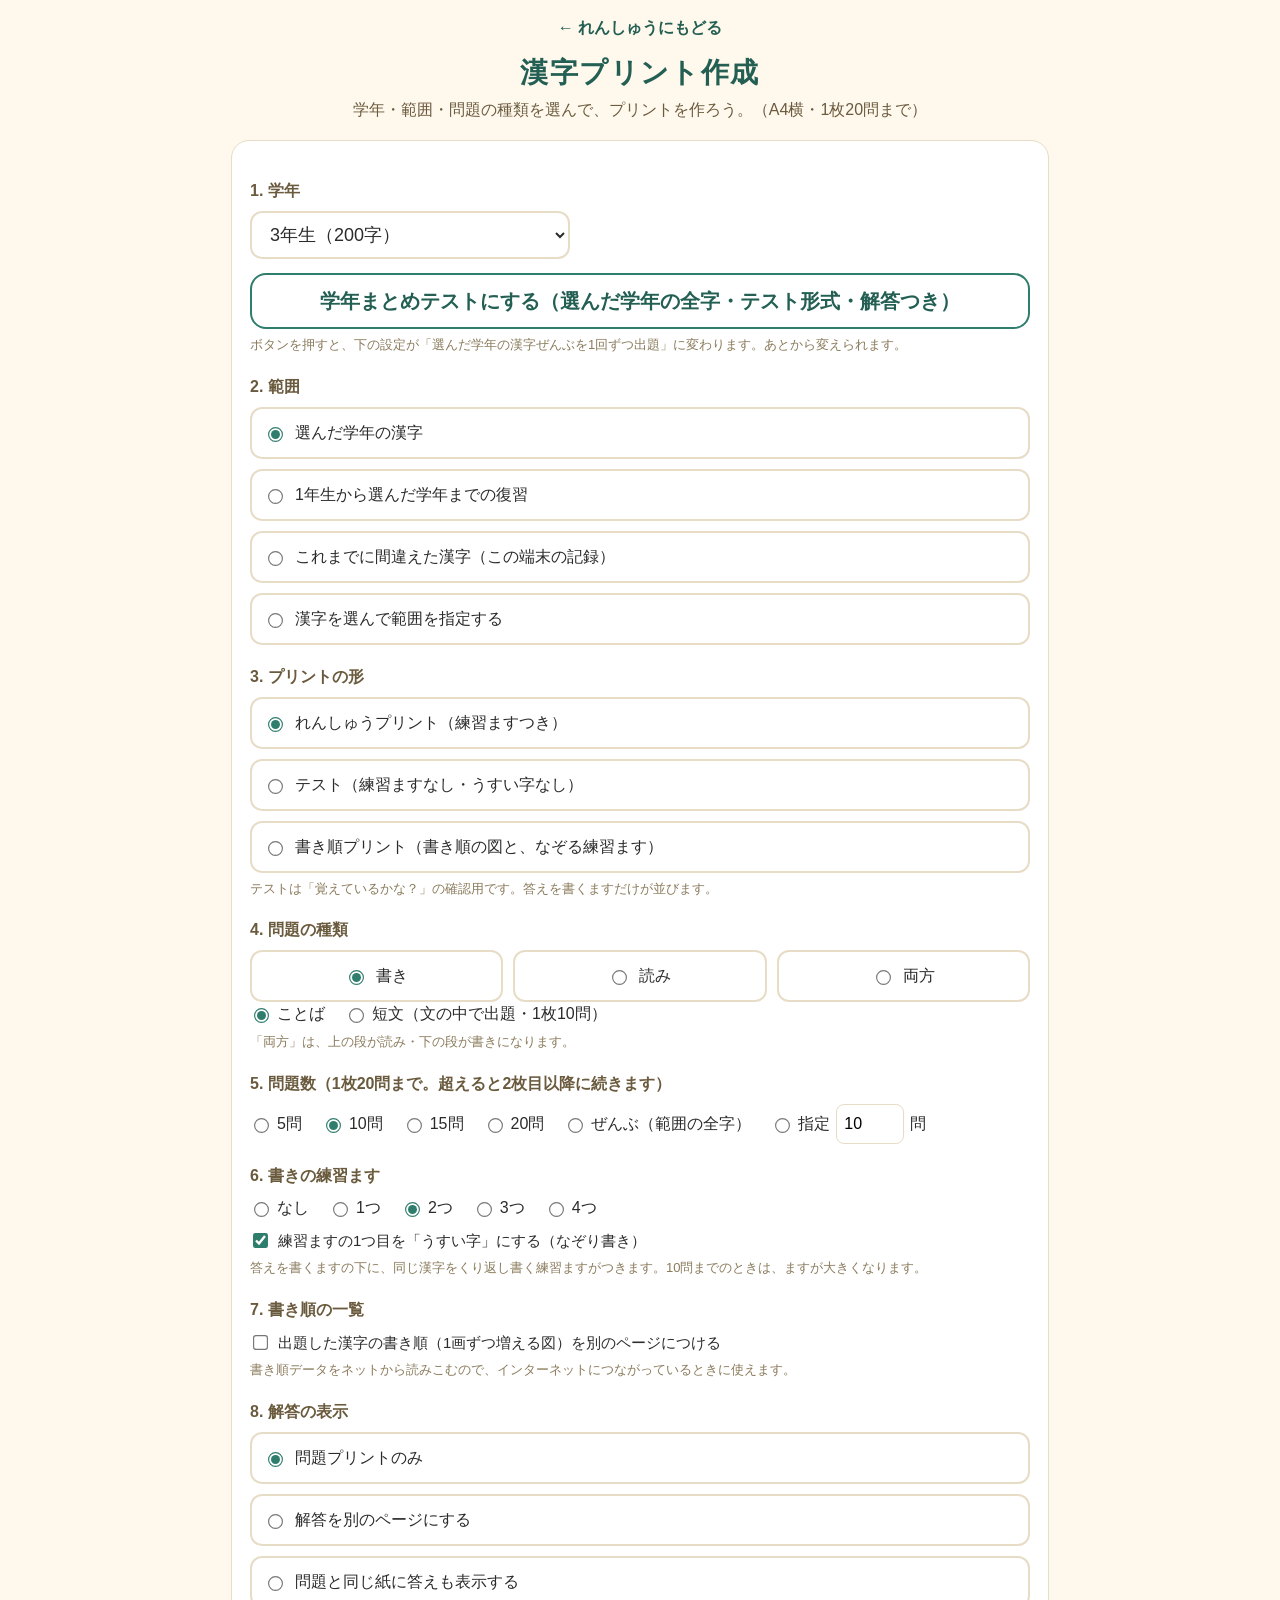
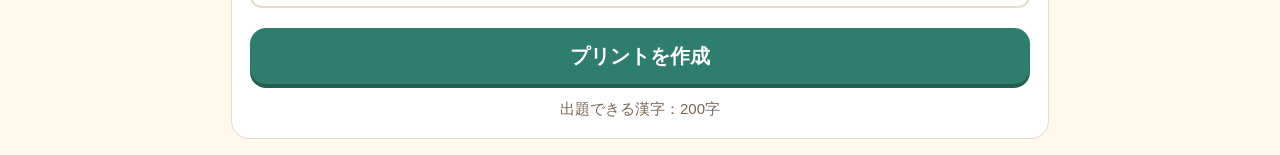
==== commit 29d2d873: "Add files via upload" ====
--- a/print.html
+++ b/print.html
@@ -19,6 +19,9 @@
   <section id="settings" class="print-settings">
     <h2>1. 学年</h2>
     <select id="gradeSelect" class="grade-select" aria-label="学年を選択"></select>
+
+    <button type="button" id="gradeTestBtn" class="secondary">学年まとめテストにする（選んだ学年の全字・テスト形式・解答つき）</button>
+    <p class="hint">ボタンを押すと、下の設定が「選んだ学年の漢字ぜんぶを1回ずつ出題」に変わります。あとから変えられます。</p>
 
     <h2>2. 範囲</h2>
     <div class="choice-grid cols-1" id="scopeSelect">
@@ -65,6 +68,7 @@
       <label><input type="radio" name="count" value="10" checked> 10問</label>
       <label><input type="radio" name="count" value="15"> 15問</label>
       <label><input type="radio" name="count" value="20"> 20問</label>
+      <label><input type="radio" name="count" value="all"> ぜんぶ（範囲の全字）</label>
       <label class="custom-count"><input type="radio" name="count" value="custom"> 指定 <input id="customCount" type="number" min="1" max="100" value="10"> 問</label>
     </div>
 
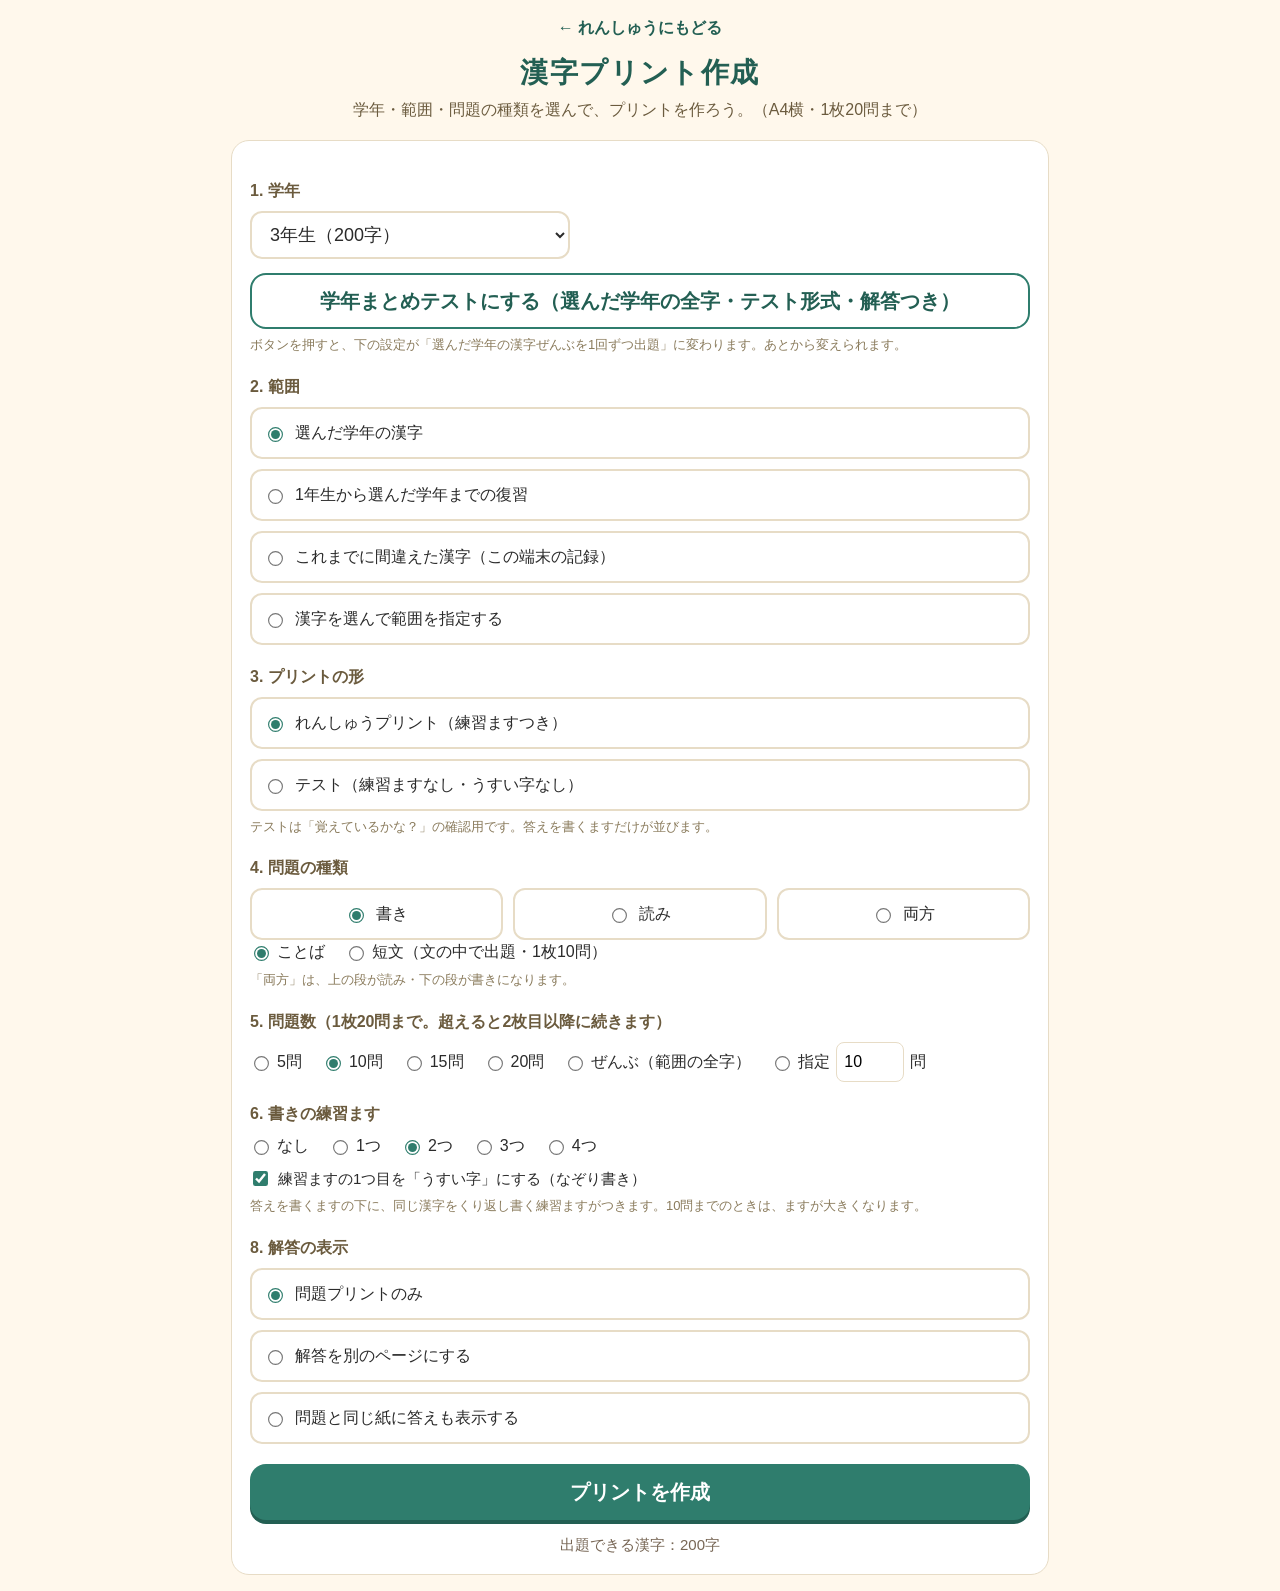
==== commit f8109343: "Add files via upload" ====
--- a/print.html
+++ b/print.html
@@ -43,7 +43,7 @@
     <div class="choice-grid cols-1" id="modeSelect">
       <label class="scope-option"><input type="radio" name="pmode" value="practice" checked> れんしゅうプリント（練習ますつき）</label>
       <label class="scope-option"><input type="radio" name="pmode" value="test"> テスト（練習ますなし・うすい字なし）</label>
-      <label class="scope-option"><input type="radio" name="pmode" value="order"> 書き順プリント（書き順の図と、なぞる練習ます）</label>
+      <label class="scope-option stroke-feature"><input type="radio" name="pmode" value="order"> 書き順プリント（書き順の図と、なぞる練習ます）</label>
     </div>
     <p class="hint">テストは「覚えているかな？」の確認用です。答えを書くますだけが並びます。</p>
 
@@ -85,7 +85,7 @@
     <p class="hint">答えを書くますの下に、同じ漢字をくり返し書く練習ますがつきます。10問までのときは、ますが大きくなります。</p>
     </div>
 
-    <div id="orderBlock">
+    <div id="orderBlock" class="stroke-feature">
     <h2>7. 書き順の一覧</h2>
     <label class="check-option"><input type="checkbox" id="orderSheet"> 出題した漢字の書き順（1画ずつ増える図）を別のページにつける</label>
     <p class="hint">書き順データをネットから読みこむので、インターネットにつながっているときに使えます。</p>
@@ -118,6 +118,7 @@
     <p class="note no-print">印刷の設定は「A4・横向き・余白なし（なし／最小）・倍率100%」にしてください。</p>
     <div id="paperOutput"></div>
   </section>
+  <p class="credit no-print stroke-feature">書き順データ：<a href="https://github.com/k1LoW/hanzi-writer-data-jp" target="_blank" rel="noopener">hanzi-writer-data-jp</a>（Arphic Public License / LGPL）、表示：<a href="https://hanziwriter.org/" target="_blank" rel="noopener">Hanzi Writer</a>（MIT）。例語・例文はこのサイトの作成者が作ったものです。 <a href="licenses.html">ライセンス・出どころ</a></p>
 </main>
 <script src="data-grade1.js"></script>
 <script src="data-grade2.js"></script>
@@ -131,6 +132,7 @@
 <script src="sentences-grade4.js"></script>
 <script src="sentences-grade5.js"></script>
 <script src="sentences-grade6.js"></script>
+<script src="features.js"></script>
 <script src="print.js"></script>
 <script>
 if ('serviceWorker' in navigator && /^https?:$/.test(location.protocol)) {
--- a/style.css
+++ b/style.css
@@ -246,3 +246,16 @@
 .stroke-writer { width: 150px; height: 150px; border: 2px solid #8b7b5b; background: #fffdf7; background-image: linear-gradient(to right, transparent calc(50% - .75px), #d6c8a8 calc(50% - .75px), #d6c8a8 calc(50% + .75px), transparent calc(50% + .75px)), linear-gradient(to bottom, transparent calc(50% - .75px), #d6c8a8 calc(50% - .75px), #d6c8a8 calc(50% + .75px), transparent calc(50% + .75px)); cursor: pointer; }
 .stroke-writer svg { display: block; width: 100%; height: 100%; }
 .stroke-msg { font-size: 13px; color: #8a7b5c; }
+
+.credit { margin:22px 0 8px; font-size:11px; line-height:1.6; color:#8a7b5c; text-align:center; }
+.credit a { color:inherit; }
+
+/* 書き順の機能のオン・オフ */
+.stroke-off .stroke-feature { display:none !important; }
+.stroke-on .stroke-off-msg { display:none; }
+.stroke-off #traceApp > :not(.trace-header):not(.stroke-off-msg) { display:none !important; }
+.stroke-off .weak-chip a { pointer-events:none; }
+.stroke-off-msg { text-align:center; padding:20px 12px; }
+.feature-option { margin-top:18px; font-size:14px; color:#6b5b3e; }
+
+.no-saveall .saveall-feature { display:none !important; }
